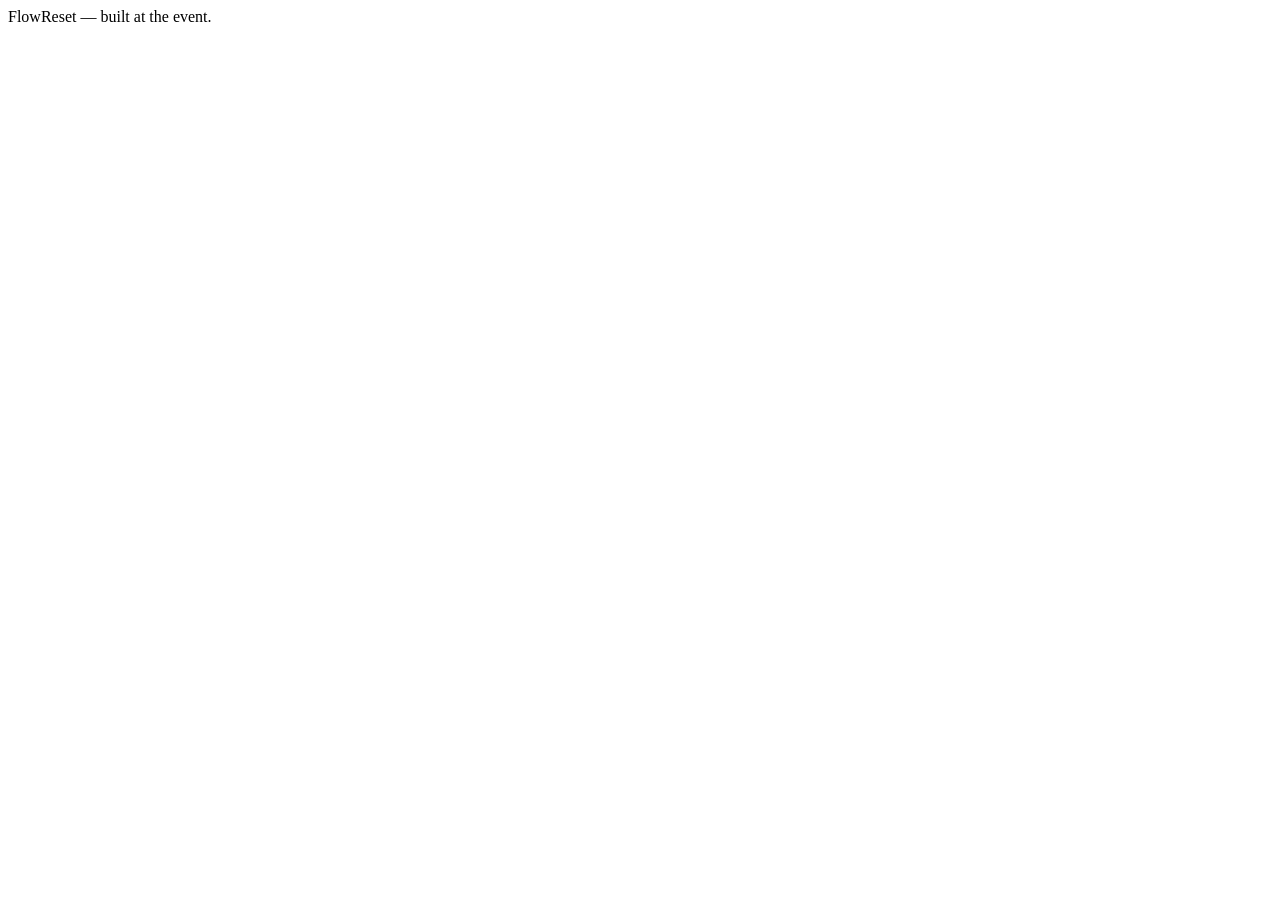
==== ui/index.html @ 1fd653a4 "chore: repo scaffold, lane contracts, and stub layout Co-Authored-By: Claude Fable 5 <noreply@anthro" ====
<!doctype html>
<!-- FlowReset UI — lane 3.
     Pure renderer of `state` + `coach` messages from ws://<box>:8000/ws.
     Screens: onboarding (duration picker, camera/framing check),
     live session (skeleton overlay, debt meter, rep counter, model sidebar),
     EHS dashboard (end-of-day report). Built at the event. -->
<html>
  <head><meta charset="utf-8"><title>FlowReset</title></head>
  <body>FlowReset — built at the event.</body>
</html>
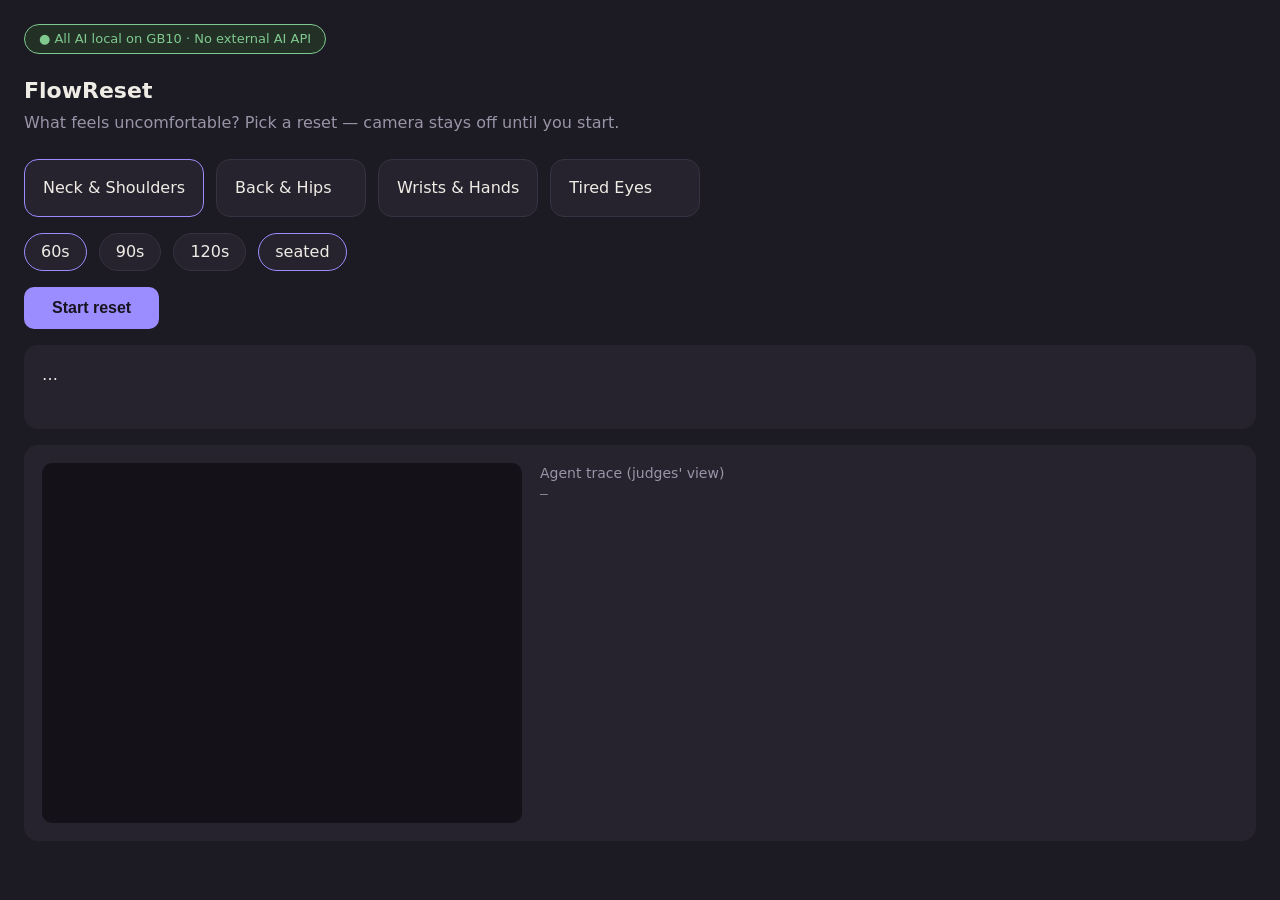
==== commit 567a3b86: "feat: runnable walking skeleton with v2 contracts and exercise library Co-Authored-By: Claude Fable " ====
--- a/ui/index.html
+++ b/ui/index.html
@@ -1,10 +1,115 @@
 <!doctype html>
-<!-- FlowReset UI — lane 3.
-     Pure renderer of `state` + `coach` messages from ws://<box>:8000/ws.
-     Screens: onboarding (duration picker, camera/framing check),
-     live session (skeleton overlay, debt meter, rep counter, model sidebar),
-     EHS dashboard (end-of-day report). Built at the event. -->
+<!-- FlowReset UI — walking skeleton. Renders `state` + `coach` per contracts.md.
+     UI lane: replace this with the real screens; keep the message handling. -->
 <html>
-  <head><meta charset="utf-8"><title>FlowReset</title></head>
-  <body>FlowReset — built at the event.</body>
+<head>
+<meta charset="utf-8">
+<meta name="viewport" content="width=device-width, initial-scale=1">
+<title>FlowReset</title>
+<style>
+  :root { --bg:#1c1a22; --card:#26232e; --ink:#efece6; --dim:#9a94a8; --accent:#9b8cff; --ok:#7fc98f; }
+  * { box-sizing:border-box; margin:0; }
+  body { background:var(--bg); color:var(--ink); font:16px/1.5 system-ui, sans-serif; padding:24px; }
+  .badge { display:inline-block; background:#233026; color:var(--ok); border:1px solid var(--ok);
+           border-radius:999px; padding:4px 14px; font-size:13px; margin-bottom:20px; }
+  h1 { font-size:22px; margin-bottom:4px; } .sub { color:var(--dim); margin-bottom:24px; }
+  .row { display:flex; gap:12px; flex-wrap:wrap; margin-bottom:16px; }
+  .card { background:var(--card); border:1px solid #363242; border-radius:14px; padding:16px 18px;
+          cursor:pointer; min-width:150px; }
+  .card:hover, .chip.on { border-color:var(--accent); }
+  .chip { background:var(--card); border:1px solid #363242; border-radius:999px; padding:6px 16px; cursor:pointer; }
+  button.go { background:var(--accent); color:#17141f; border:0; border-radius:10px;
+              padding:12px 28px; font-size:16px; font-weight:600; cursor:pointer; }
+  .panel { background:var(--card); border-radius:14px; padding:18px; margin-top:16px; }
+  #coach { min-height:48px; color:var(--ink); }
+  #trace { font:13px/1.6 ui-monospace, monospace; color:var(--dim); white-space:pre-wrap; }
+  canvas { background:#141218; border-radius:10px; width:100%; max-width:480px; }
+  .kv { color:var(--dim); font-size:14px; }
+  .hidden { display:none; }
+</style>
+</head>
+<body>
+  <span class="badge">● All AI local on GB10 · No external AI API</span>
+  <h1>FlowReset</h1>
+  <p class="sub">What feels uncomfortable? Pick a reset — camera stays off until you start.</p>
+
+  <div class="row" id="cards"></div>
+  <div class="row">
+    <span class="chip on" data-d="60">60s</span>
+    <span class="chip" data-d="90">90s</span>
+    <span class="chip" data-d="120">120s</span>
+    <span class="chip on" id="seated">seated</span>
+  </div>
+  <button class="go" id="start">Start reset</button>
+
+  <div class="panel">
+    <div id="coach">…</div>
+    <div class="kv" id="sessioninfo"></div>
+  </div>
+  <div class="panel" id="live" style="display:flex; gap:18px; align-items:flex-start;">
+    <canvas id="pose" width="480" height="360"></canvas>
+    <div style="flex:1">
+      <div class="kv">Agent trace (judges' view)</div>
+      <div id="trace">—</div>
+    </div>
+  </div>
+  <div class="panel hidden" id="feedback">
+    How do you feel?
+    <span class="chip" data-f="better">Better</span>
+    <span class="chip" data-f="same">Same</span>
+    <span class="chip" data-f="worse">Worse</span>
+  </div>
+
+<script>
+const CARDS = { neck_shoulders:"Neck & Shoulders", back_hips:"Back & Hips",
+                wrists_hands:"Wrists & Hands", tired_eyes:"Tired Eyes" };
+let card = "neck_shoulders", dur = 60;
+const $ = id => document.getElementById(id);
+
+for (const [k,v] of Object.entries(CARDS)) {
+  const d = document.createElement("div");
+  d.className = "card"; d.textContent = v; d.dataset.k = k;
+  d.onclick = () => { card = k; [...$("cards").children].forEach(c =>
+    c.style.borderColor = c.dataset.k === k ? "var(--accent)" : "#363242"); };
+  $("cards").appendChild(d);
+}
+$("cards").children[0].style.borderColor = "var(--accent)";
+document.querySelectorAll(".chip[data-d]").forEach(c => c.onclick = () => {
+  dur = +c.dataset.d;
+  document.querySelectorAll(".chip[data-d]").forEach(x => x.classList.toggle("on", x === c));
+});
+
+const ws = new WebSocket(`ws://${location.host}/ws`);
+ws.onmessage = e => {
+  const m = JSON.parse(e.data);
+  if (m.type === "coach") {
+    $("coach").textContent = m.text;
+    if (m.trace?.length) $("trace").textContent =
+      m.trace.map(t => `→ ${t.tool}()  ${t.result}`).join("\n");
+    if (m.text.includes("Better")) $("feedback").classList.remove("hidden");
+  }
+  if (m.type === "state") {
+    draw(m.keypoints);
+    $("sessioninfo").textContent = m.session
+      ? `${m.session.move} · move ${m.session.move_index+1} · ${m.session.remaining_s}s left · form ${m.session.form}`
+      : "";
+  }
+};
+$("start").onclick = () => { $("feedback").classList.add("hidden");
+  ws.send(JSON.stringify({type:"start_reset", card, duration_s:dur, seated:true})); };
+document.querySelectorAll(".chip[data-f]").forEach(c => c.onclick = () => {
+  ws.send(JSON.stringify({type:"session_result", feeling:c.dataset.f}));
+  $("feedback").classList.add("hidden");
+});
+
+const ctx = $("pose").getContext("2d");
+function draw(kps) {
+  ctx.clearRect(0,0,480,360);
+  if (!kps) { ctx.fillStyle = "#4a4556"; ctx.font = "14px system-ui";
+    ctx.fillText("camera off — private by default", 150, 185); return; }
+  ctx.fillStyle = "#9b8cff";
+  for (const [x,y] of kps) { ctx.beginPath(); ctx.arc(x*480, y*360, 4, 0, 7); ctx.fill(); }
+}
+</script>
+</body>
 </html>
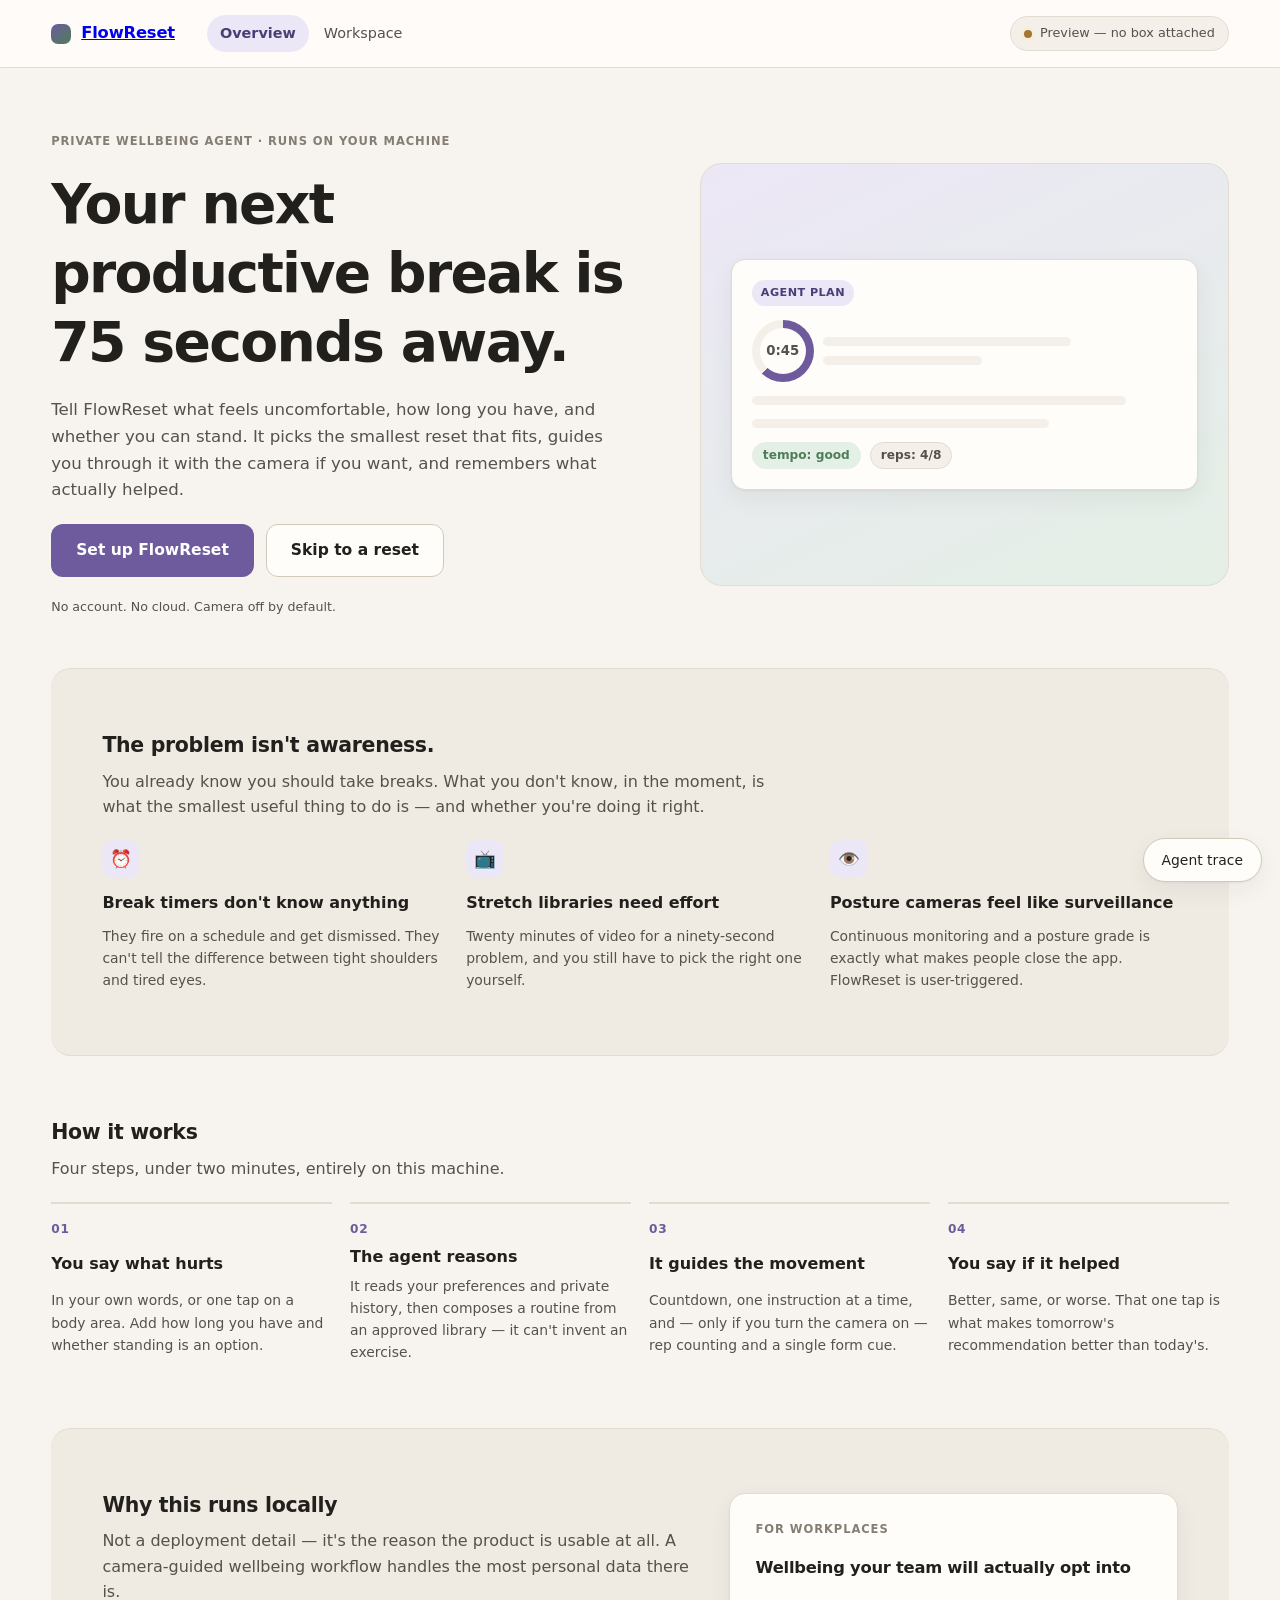
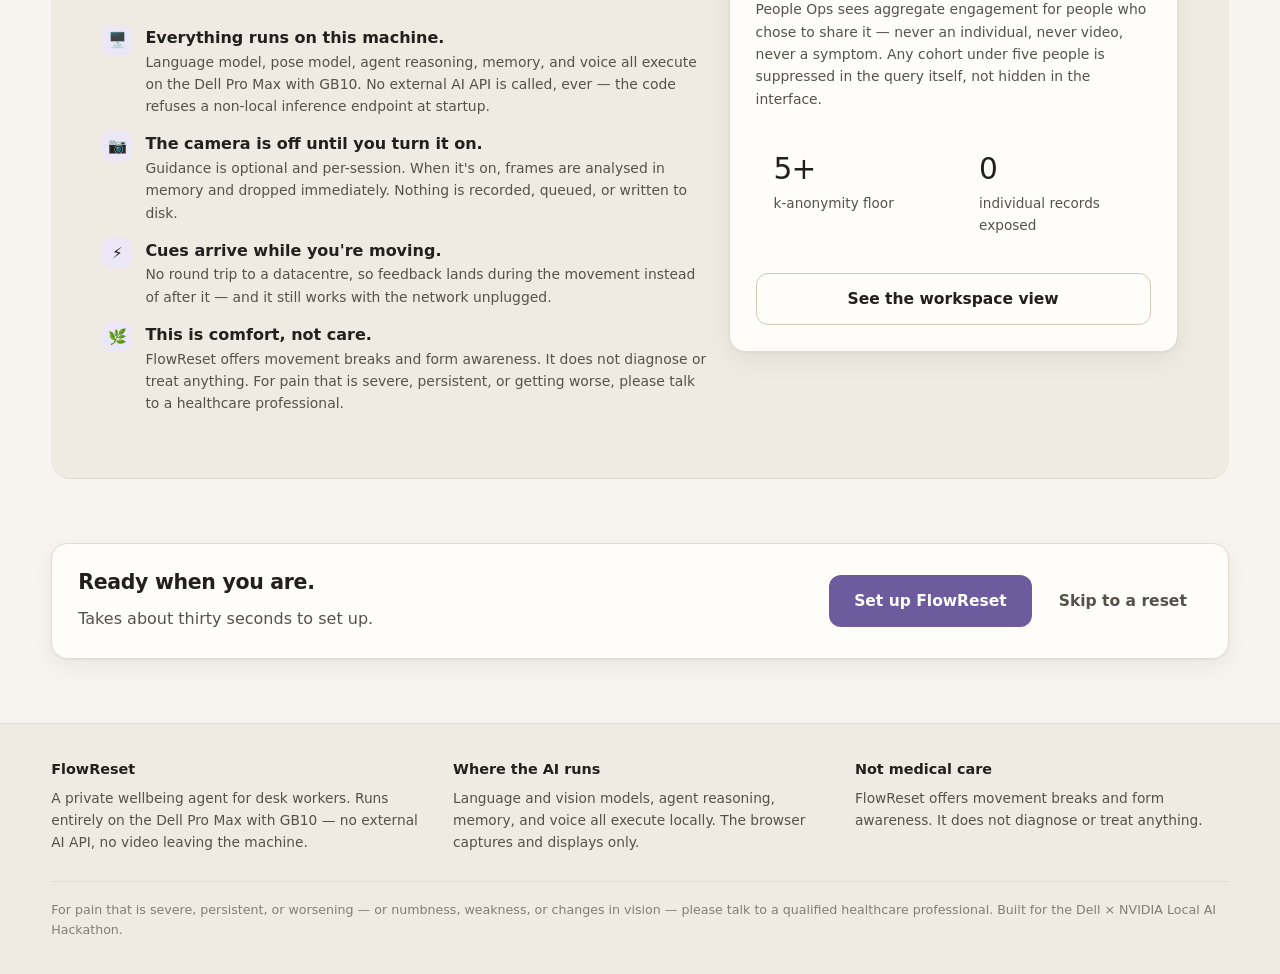
==== commit fc891400: "feat: implement FlowReset end to end — agent, perception, server, UI Fills in the lane stubs. Keeps " ====
--- a/ui/index.html
+++ b/ui/index.html
@@ -1,115 +1,79 @@
 <!doctype html>
-<!-- FlowReset UI — walking skeleton. Renders `state` + `coach` per contracts.md.
-     UI lane: replace this with the real screens; keep the message handling. -->
-<html>
-<head>
-<meta charset="utf-8">
-<meta name="viewport" content="width=device-width, initial-scale=1">
-<title>FlowReset</title>
-<style>
-  :root { --bg:#1c1a22; --card:#26232e; --ink:#efece6; --dim:#9a94a8; --accent:#9b8cff; --ok:#7fc98f; }
-  * { box-sizing:border-box; margin:0; }
-  body { background:var(--bg); color:var(--ink); font:16px/1.5 system-ui, sans-serif; padding:24px; }
-  .badge { display:inline-block; background:#233026; color:var(--ok); border:1px solid var(--ok);
-           border-radius:999px; padding:4px 14px; font-size:13px; margin-bottom:20px; }
-  h1 { font-size:22px; margin-bottom:4px; } .sub { color:var(--dim); margin-bottom:24px; }
-  .row { display:flex; gap:12px; flex-wrap:wrap; margin-bottom:16px; }
-  .card { background:var(--card); border:1px solid #363242; border-radius:14px; padding:16px 18px;
-          cursor:pointer; min-width:150px; }
-  .card:hover, .chip.on { border-color:var(--accent); }
-  .chip { background:var(--card); border:1px solid #363242; border-radius:999px; padding:6px 16px; cursor:pointer; }
-  button.go { background:var(--accent); color:#17141f; border:0; border-radius:10px;
-              padding:12px 28px; font-size:16px; font-weight:600; cursor:pointer; }
-  .panel { background:var(--card); border-radius:14px; padding:18px; margin-top:16px; }
-  #coach { min-height:48px; color:var(--ink); }
-  #trace { font:13px/1.6 ui-monospace, monospace; color:var(--dim); white-space:pre-wrap; }
-  canvas { background:#141218; border-radius:10px; width:100%; max-width:480px; }
-  .kv { color:var(--dim); font-size:14px; }
-  .hidden { display:none; }
-</style>
-</head>
-<body>
-  <span class="badge">● All AI local on GB10 · No external AI API</span>
-  <h1>FlowReset</h1>
-  <p class="sub">What feels uncomfortable? Pick a reset — camera stays off until you start.</p>
+<!-- FlowReset UI — lane 3.
+     Pure renderer of `state` + `coach` messages from ws://<box>:8000/ws.
+     No build step on purpose: the box shouldn't need node to serve this. -->
+<html lang="en">
+  <head>
+    <meta charset="utf-8" />
+    <meta name="viewport" content="width=device-width, initial-scale=1" />
+    <title>FlowReset</title>
+    <link rel="stylesheet" href="/ui/styles.css" />
+    <link
+      rel="icon"
+      href="data:image/svg+xml,<svg xmlns='http://www.w3.org/2000/svg' viewBox='0 0 32 32'><text y='26' font-size='26'>🌿</text></svg>"
+    />
+  </head>
+  <body>
+    <div class="shell">
+      <header class="topbar">
+        <div class="topbar-inner">
+          <a class="brand" href="#" id="brandHome">
+            <span class="mark" aria-hidden="true"></span>
+            <span class="wordmark">FlowReset</span>
+          </a>
 
-  <div class="row" id="cards"></div>
-  <div class="row">
-    <span class="chip on" data-d="60">60s</span>
-    <span class="chip" data-d="90">90s</span>
-    <span class="chip" data-d="120">120s</span>
-    <span class="chip on" id="seated">seated</span>
-  </div>
-  <button class="go" id="start">Start reset</button>
+          <nav class="nav" id="nav" aria-label="Main"></nav>
 
-  <div class="panel">
-    <div id="coach">…</div>
-    <div class="kv" id="sessioninfo"></div>
-  </div>
-  <div class="panel" id="live" style="display:flex; gap:18px; align-items:flex-start;">
-    <canvas id="pose" width="480" height="360"></canvas>
-    <div style="flex:1">
-      <div class="kv">Agent trace (judges' view)</div>
-      <div id="trace">—</div>
+          <div class="status" id="localBadge" title="Where inference runs">
+            <span class="dot" data-state="pending"></span>
+            <span class="status-text">Checking local AI…</span>
+          </div>
+        </div>
+      </header>
+
+      <main id="app" class="app" tabindex="-1"></main>
+
+      <footer class="site-footer">
+        <div class="inner">
+          <div>
+            <strong>FlowReset</strong>
+            A private wellbeing agent for desk workers. Runs entirely on the
+            Dell Pro Max with GB10 — no external AI API, no video leaving the machine.
+          </div>
+          <div>
+            <strong>Where the AI runs</strong>
+            Language and vision models, agent reasoning, memory, and voice all
+            execute locally. The browser captures and displays only.
+          </div>
+          <div>
+            <strong>Not medical care</strong>
+            FlowReset offers movement breaks and form awareness. It does not
+            diagnose or treat anything.
+          </div>
+          <p class="legal">
+            For pain that is severe, persistent, or worsening — or numbness, weakness,
+            or changes in vision — please talk to a qualified healthcare professional.
+            Built for the Dell × NVIDIA Local AI Hackathon.
+          </p>
+        </div>
+      </footer>
+
+      <aside class="trace" id="trace" hidden aria-label="Local agent trace">
+        <div class="trace-head">
+          <strong>Local agent trace</strong>
+          <button class="ghost" id="traceClose" aria-label="Hide trace">✕</button>
+        </div>
+        <p class="trace-sub">
+          Every step below ran on this machine. Tool calls are real, not replayed.
+        </p>
+        <ol class="trace-list" id="traceList"></ol>
+      </aside>
     </div>
-  </div>
-  <div class="panel hidden" id="feedback">
-    How do you feel?
-    <span class="chip" data-f="better">Better</span>
-    <span class="chip" data-f="same">Same</span>
-    <span class="chip" data-f="worse">Worse</span>
-  </div>
 
-<script>
-const CARDS = { neck_shoulders:"Neck & Shoulders", back_hips:"Back & Hips",
-                wrists_hands:"Wrists & Hands", tired_eyes:"Tired Eyes" };
-let card = "neck_shoulders", dur = 60;
-const $ = id => document.getElementById(id);
+    <button class="trace-toggle" id="traceToggle" aria-expanded="false">
+      Agent trace
+    </button>
 
-for (const [k,v] of Object.entries(CARDS)) {
-  const d = document.createElement("div");
-  d.className = "card"; d.textContent = v; d.dataset.k = k;
-  d.onclick = () => { card = k; [...$("cards").children].forEach(c =>
-    c.style.borderColor = c.dataset.k === k ? "var(--accent)" : "#363242"); };
-  $("cards").appendChild(d);
-}
-$("cards").children[0].style.borderColor = "var(--accent)";
-document.querySelectorAll(".chip[data-d]").forEach(c => c.onclick = () => {
-  dur = +c.dataset.d;
-  document.querySelectorAll(".chip[data-d]").forEach(x => x.classList.toggle("on", x === c));
-});
-
-const ws = new WebSocket(`ws://${location.host}/ws`);
-ws.onmessage = e => {
-  const m = JSON.parse(e.data);
-  if (m.type === "coach") {
-    $("coach").textContent = m.text;
-    if (m.trace?.length) $("trace").textContent =
-      m.trace.map(t => `→ ${t.tool}()  ${t.result}`).join("\n");
-    if (m.text.includes("Better")) $("feedback").classList.remove("hidden");
-  }
-  if (m.type === "state") {
-    draw(m.keypoints);
-    $("sessioninfo").textContent = m.session
-      ? `${m.session.move} · move ${m.session.move_index+1} · ${m.session.remaining_s}s left · form ${m.session.form}`
-      : "";
-  }
-};
-$("start").onclick = () => { $("feedback").classList.add("hidden");
-  ws.send(JSON.stringify({type:"start_reset", card, duration_s:dur, seated:true})); };
-document.querySelectorAll(".chip[data-f]").forEach(c => c.onclick = () => {
-  ws.send(JSON.stringify({type:"session_result", feeling:c.dataset.f}));
-  $("feedback").classList.add("hidden");
-});
-
-const ctx = $("pose").getContext("2d");
-function draw(kps) {
-  ctx.clearRect(0,0,480,360);
-  if (!kps) { ctx.fillStyle = "#4a4556"; ctx.font = "14px system-ui";
-    ctx.fillText("camera off — private by default", 150, 185); return; }
-  ctx.fillStyle = "#9b8cff";
-  for (const [x,y] of kps) { ctx.beginPath(); ctx.arc(x*480, y*360, 4, 0, 7); ctx.fill(); }
-}
-</script>
-</body>
+    <script type="module" src="/ui/app.js"></script>
+  </body>
 </html>
--- a/ui/styles.css
+++ b/ui/styles.css
@@ -0,0 +1,468 @@
+/* FlowReset — calm, warm, premium.
+   Deliberately not hospital blue and not gym neon. Big controls, generous
+   line height, reduced-motion respected, and nothing that reads as a score. */
+
+:root {
+  color-scheme: light dark;
+
+  --bg: #f7f4ef;
+  --bg-sunk: #efeae2;
+  --surface: #fffdfa;
+  --surface-2: #f4f0e9;
+  --line: #e2dbd0;
+  --line-strong: #d2c9ba;
+
+  --ink: #22201d;
+  --ink-2: #56514a;
+  --ink-3: #857e74;
+
+  --accent: #6d5b9e;
+  --accent-soft: #ece7f6;
+  --accent-ink: #4b3d75;
+
+  --green: #4f7d5a;
+  --green-soft: #e4efe5;
+  --amber: #a4762f;
+  --amber-soft: #f6edda;
+  --rose: #9c5545;
+  --rose-soft: #f7e7e2;
+
+  --page: 1320px;
+  --gutter: clamp(20px, 4vw, 56px);
+  --radius: 16px;
+  --radius-sm: 10px;
+  --shadow: 0 1px 2px rgba(40, 34, 26, 0.05), 0 8px 24px rgba(40, 34, 26, 0.06);
+  --font: "Inter", ui-sans-serif, system-ui, -apple-system, "Segoe UI", sans-serif;
+}
+
+@media (prefers-color-scheme: dark) {
+  :root {
+    --bg: #17161a;
+    --bg-sunk: #121115;
+    --surface: #201f24;
+    --surface-2: #26252b;
+    --line: #33313a;
+    --line-strong: #443f4d;
+
+    --ink: #f0ece6;
+    --ink-2: #b9b3ab;
+    --ink-3: #8a8379;
+
+    --accent: #a996de;
+    --accent-soft: #2b2740;
+    --accent-ink: #c9bcf0;
+
+    --green: #8fc09b;
+    --green-soft: #1f2d23;
+    --amber: #d8b071;
+    --amber-soft: #2e2718;
+    --rose: #d99a89;
+    --rose-soft: #31211e;
+
+    --shadow: 0 1px 2px rgba(0, 0, 0, 0.4), 0 10px 30px rgba(0, 0, 0, 0.3);
+  }
+}
+
+* { box-sizing: border-box; }
+
+body {
+  margin: 0;
+  font-family: var(--font);
+  background: var(--bg);
+  color: var(--ink);
+  font-size: 16px;
+  line-height: 1.6;
+  -webkit-font-smoothing: antialiased;
+}
+
+h1, h2, h3 { line-height: 1.25; letter-spacing: -0.015em; margin: 0; }
+h1 { font-size: clamp(1.7rem, 3.4vw, 2.4rem); font-weight: 620; }
+h2 { font-size: 1.28rem; font-weight: 600; }
+h3 { font-size: 1.02rem; font-weight: 600; }
+p { margin: 0; }
+
+button { font: inherit; cursor: pointer; }
+:focus-visible { outline: 2.5px solid var(--accent); outline-offset: 3px; border-radius: 6px; }
+/* #app is focused programmatically after each screen change so screen readers
+   land on the new content; it should not draw a ring around the whole page. */
+#app:focus, #app:focus-visible { outline: none; }
+
+/* ─────────────────────────── layout ─────────────────────────── */
+
+.shell { min-height: 100vh; display: flex; flex-direction: column; }
+
+.topbar {
+  border-bottom: 1px solid var(--line);
+  background: color-mix(in srgb, var(--surface) 82%, transparent);
+  backdrop-filter: blur(10px);
+  position: sticky; top: 0; z-index: 20;
+}
+.topbar-inner {
+  max-width: var(--page); margin: 0 auto;
+  padding: 15px var(--gutter);
+  display: flex; align-items: center; gap: 24px; flex-wrap: wrap;
+}
+
+.brand { display: flex; align-items: center; gap: 10px; font-weight: 640; letter-spacing: -0.01em; }
+.mark {
+  width: 20px; height: 20px; border-radius: 7px;
+  background: linear-gradient(140deg, var(--accent), var(--green));
+}
+.wordmark { font-size: 1.02rem; }
+
+.nav { display: flex; gap: 2px; margin-left: 8px; flex-wrap: wrap; }
+.nav button {
+  border: 0; background: transparent; color: var(--ink-2);
+  padding: 7px 13px; border-radius: 999px; font-size: 0.9rem; font-weight: 500;
+}
+.nav button:hover { background: var(--surface-2); color: var(--ink); }
+.nav button[aria-current="page"] { background: var(--accent-soft); color: var(--accent-ink); font-weight: 570; }
+
+.status {
+  margin-left: auto; display: flex; align-items: center; gap: 8px;
+  font-size: 0.8rem; color: var(--ink-2);
+  background: var(--surface-2); border: 1px solid var(--line);
+  padding: 6px 13px; border-radius: 999px; white-space: nowrap;
+}
+.dot { width: 8px; height: 8px; border-radius: 50%; background: var(--ink-3); flex: none; }
+.dot[data-state="ok"] { background: var(--green); box-shadow: 0 0 0 3px var(--green-soft); }
+.dot[data-state="warn"] { background: var(--amber); box-shadow: 0 0 0 3px var(--amber-soft); }
+.dot[data-state="bad"] { background: var(--rose); box-shadow: 0 0 0 3px var(--rose-soft); }
+
+.app {
+  flex: 1; width: 100%; max-width: var(--page); margin: 0 auto;
+  padding: clamp(28px, 3vw, 56px) var(--gutter) 96px;
+}
+
+/* Desktop-website scaffolding: full-bleed bands, a contained measure inside
+   each, and a footer. Screens opt into `.section` / `.band` rather than every
+   view re-inventing its own width. */
+
+.app.bleed { padding: 0 var(--gutter) 0; max-width: var(--page); }
+.app.bleed > div > .section { padding-inline: 0; }
+
+.band { width: 100%; }
+.band.sunk { background: var(--bg-sunk); border-block: 1px solid var(--line); }
+.section { max-width: var(--page); margin: 0 auto; padding: clamp(40px, 5vw, 76px) var(--gutter); }
+.measure { max-width: 68ch; }
+
+.cols-2 { grid-template-columns: repeat(2, minmax(0, 1fr)); }
+.cols-3 { grid-template-columns: repeat(3, minmax(0, 1fr)); }
+.cols-4 { grid-template-columns: repeat(4, minmax(0, 1fr)); }
+@media (max-width: 1080px) { .cols-3, .cols-4 { grid-template-columns: repeat(2, minmax(0, 1fr)); } }
+@media (max-width: 720px) { .cols-2, .cols-3, .cols-4 { grid-template-columns: 1fr; } }
+
+.dash-grid { display: grid; gap: 20px; grid-template-columns: minmax(0, 1.35fr) minmax(0, 1fr); align-items: start; }
+@media (max-width: 980px) { .dash-grid { grid-template-columns: 1fr; } }
+
+.site-footer {
+  border-top: 1px solid var(--line); background: var(--bg-sunk);
+  margin-top: auto;
+}
+.site-footer .inner {
+  max-width: var(--page); margin: 0 auto; padding: 34px var(--gutter);
+  display: flex; gap: 28px; flex-wrap: wrap; align-items: flex-start;
+  color: var(--ink-2); font-size: 0.86rem;
+}
+.site-footer .inner > * { flex: 1 1 220px; }
+.site-footer strong { color: var(--ink); display: block; margin-bottom: 6px; font-size: 0.9rem; }
+.site-footer .legal { flex-basis: 100%; border-top: 1px solid var(--line); padding-top: 18px;
+                      color: var(--ink-3); font-size: 0.79rem; }
+
+/* ─────────────────────────── primitives ─────────────────────────── */
+
+.card {
+  background: var(--surface); border: 1px solid var(--line);
+  border-radius: var(--radius); padding: clamp(18px, 2.6vw, 26px);
+  box-shadow: var(--shadow);
+}
+
+.stack { display: flex; flex-direction: column; gap: 20px; }
+.stack-sm { display: flex; flex-direction: column; gap: 10px; }
+.row { display: flex; gap: 12px; align-items: center; flex-wrap: wrap; }
+.grid { display: grid; gap: 16px; }
+.muted { color: var(--ink-2); }
+.small { font-size: 0.87rem; }
+.tiny { font-size: 0.79rem; }
+
+.btn {
+  border: 1px solid transparent; background: var(--accent); color: #fff;
+  padding: 13px 24px; border-radius: 12px; font-weight: 560; font-size: 0.97rem;
+  transition: transform 0.12s ease, filter 0.12s ease;
+}
+.btn:hover { filter: brightness(1.07); }
+.btn:active { transform: translateY(1px); }
+.btn.secondary { background: var(--surface); color: var(--ink); border-color: var(--line-strong); }
+.btn.secondary:hover { background: var(--surface-2); filter: none; }
+.btn.subtle { background: transparent; color: var(--ink-2); border-color: transparent; padding: 10px 14px; }
+.btn.subtle:hover { background: var(--surface-2); color: var(--ink); }
+.btn:disabled { opacity: 0.45; cursor: not-allowed; }
+.btn.wide { width: 100%; justify-content: center; }
+
+.ghost { border: 0; background: transparent; color: var(--ink-3); padding: 4px 8px; border-radius: 6px; }
+.ghost:hover { background: var(--surface-2); color: var(--ink); }
+
+.chip {
+  border: 1px solid var(--line-strong); background: var(--surface);
+  color: var(--ink-2); padding: 9px 16px; border-radius: 999px;
+  font-size: 0.9rem; font-weight: 500;
+}
+.chip[aria-pressed="true"] {
+  background: var(--accent-soft); border-color: color-mix(in srgb, var(--accent) 45%, transparent);
+  color: var(--accent-ink); font-weight: 570;
+}
+
+.pill {
+  display: inline-flex; align-items: center; gap: 6px;
+  font-size: 0.76rem; font-weight: 560; padding: 3px 10px; border-radius: 999px;
+  background: var(--surface-2); color: var(--ink-2); border: 1px solid var(--line);
+}
+.pill.good { background: var(--green-soft); color: var(--green); border-color: transparent; }
+.pill.warn { background: var(--amber-soft); color: var(--amber); border-color: transparent; }
+.pill.info { background: var(--accent-soft); color: var(--accent-ink); border-color: transparent; }
+
+.eyebrow {
+  text-transform: uppercase; letter-spacing: 0.08em;
+  font-size: 0.72rem; font-weight: 640; color: var(--ink-3);
+}
+
+textarea, input[type="text"], select {
+  font: inherit; width: 100%; padding: 14px 16px;
+  border: 1px solid var(--line-strong); border-radius: 12px;
+  background: var(--surface); color: var(--ink); resize: vertical;
+}
+textarea::placeholder { color: var(--ink-3); }
+
+/* ─────────────────────────── screens ─────────────────────────── */
+
+.hero-lede { font-size: 1.09rem; color: var(--ink-2); max-width: 60ch; }
+
+/* landing page */
+
+.hero {
+  display: grid; grid-template-columns: minmax(0, 1.05fr) minmax(0, 0.95fr);
+  gap: clamp(32px, 5vw, 72px); align-items: center;
+  padding: clamp(38px, 5vw, 84px) 0 clamp(30px, 4vw, 64px);
+}
+@media (max-width: 940px) { .hero { grid-template-columns: 1fr; } }
+
+.hero h1 { font-size: clamp(2.1rem, 4.4vw, 3.45rem); font-weight: 600; letter-spacing: -0.03em; }
+.hero .lede { font-size: clamp(1.02rem, 1.3vw, 1.19rem); color: var(--ink-2); max-width: 54ch; }
+
+.hero-art {
+  position: relative; border-radius: 22px; overflow: hidden;
+  background: linear-gradient(155deg, var(--accent-soft), var(--green-soft));
+  border: 1px solid var(--line); aspect-ratio: 5 / 4;
+  display: grid; place-items: center; padding: 30px;
+}
+.hero-art .mock {
+  width: 100%; background: var(--surface); border: 1px solid var(--line);
+  border-radius: 14px; box-shadow: var(--shadow); padding: 20px; display: grid; gap: 14px;
+}
+.hero-art .mock-row { display: flex; gap: 9px; align-items: center; }
+.hero-art .mock-ring {
+  width: 62px; height: 62px; border-radius: 50%; flex: none;
+  background: conic-gradient(var(--accent) 0 62%, var(--surface-2) 62% 100%);
+  display: grid; place-items: center;
+}
+.hero-art .mock-ring i {
+  width: 46px; height: 46px; border-radius: 50%; background: var(--surface);
+  display: grid; place-items: center; font-style: normal; font-size: 0.83rem;
+  font-weight: 570; color: var(--ink-2);
+}
+.hero-art .skel { height: 9px; border-radius: 5px; background: var(--surface-2); }
+.hero-art .skel.w70 { width: 70%; } .hero-art .skel.w45 { width: 45%; } .hero-art .skel.w88 { width: 88%; }
+.hero-art .tag {
+  font-size: 0.7rem; font-weight: 620; letter-spacing: 0.04em; text-transform: uppercase;
+  color: var(--accent-ink); background: var(--accent-soft); padding: 4px 9px; border-radius: 999px;
+}
+
+.feature { display: grid; gap: 9px; }
+.feature .ic {
+  width: 38px; height: 38px; border-radius: 11px; display: grid; place-items: center;
+  background: var(--accent-soft); font-size: 1.1rem; margin-bottom: 3px;
+}
+
+.steps-flow { counter-reset: s; display: grid; gap: 18px; }
+.steps-flow .step { display: grid; gap: 5px; padding-top: 16px; border-top: 2px solid var(--line); }
+.steps-flow .step::before {
+  counter-increment: s; content: "0" counter(s);
+  font-size: 0.76rem; font-weight: 660; letter-spacing: 0.06em; color: var(--accent);
+}
+
+.cta-band { display: flex; gap: 24px; align-items: center; justify-content: space-between; flex-wrap: wrap; }
+
+.privacy-list { display: grid; gap: 14px; padding: 0; margin: 0; list-style: none; }
+.privacy-list li { display: flex; gap: 13px; align-items: flex-start; }
+.privacy-list .ico {
+  width: 30px; height: 30px; border-radius: 9px; flex: none;
+  display: grid; place-items: center; background: var(--accent-soft); font-size: 0.95rem;
+}
+
+.symptom-grid { grid-template-columns: repeat(auto-fit, minmax(190px, 1fr)); }
+.symptom {
+  text-align: left; border: 1px solid var(--line); background: var(--surface);
+  border-radius: var(--radius); padding: 18px; display: grid; gap: 6px;
+  transition: border-color 0.15s ease, transform 0.15s ease;
+}
+.symptom:hover { border-color: var(--accent); transform: translateY(-2px); }
+.symptom .glyph { font-size: 1.4rem; }
+.symptom strong { font-weight: 570; }
+
+.option-grid { grid-template-columns: repeat(auto-fit, minmax(210px, 1fr)); }
+.option {
+  text-align: left; border: 1px solid var(--line); background: var(--surface);
+  border-radius: var(--radius-sm); padding: 15px 17px; display: grid; gap: 3px;
+}
+.option[aria-pressed="true"] {
+  border-color: var(--accent); background: var(--accent-soft); color: var(--accent-ink);
+}
+
+.plan-moves { display: grid; gap: 8px; padding: 0; margin: 0; list-style: none; counter-reset: m; }
+.plan-moves li {
+  display: flex; gap: 13px; align-items: center;
+  padding: 12px 15px; background: var(--surface-2);
+  border-radius: var(--radius-sm); border: 1px solid var(--line);
+}
+.plan-moves li::before {
+  counter-increment: m; content: counter(m);
+  width: 24px; height: 24px; flex: none; border-radius: 50%;
+  background: var(--surface); border: 1px solid var(--line-strong);
+  display: grid; place-items: center; font-size: 0.76rem; font-weight: 620; color: var(--ink-2);
+}
+.plan-moves .dur { margin-left: auto; color: var(--ink-3); font-size: 0.83rem; }
+
+.why { background: var(--accent-soft); border-radius: var(--radius-sm); padding: 16px 18px; }
+.why ul { margin: 8px 0 0; padding-left: 18px; display: grid; gap: 5px; }
+.why li { color: var(--accent-ink); font-size: 0.9rem; }
+
+/* guided session */
+
+.session { display: grid; gap: 20px; grid-template-columns: minmax(0, 1.1fr) minmax(0, 1fr); align-items: start; }
+@media (max-width: 860px) { .session { grid-template-columns: 1fr; } }
+
+.timer-card { display: grid; gap: 18px; place-items: center; text-align: center; padding: 30px 24px; }
+.ring { position: relative; width: 200px; height: 200px; }
+.ring svg { transform: rotate(-90deg); width: 100%; height: 100%; }
+.ring .track { stroke: var(--surface-2); }
+.ring .fill { stroke: var(--accent); stroke-linecap: round; transition: stroke-dashoffset 0.95s linear; }
+.ring .label {
+  position: absolute; inset: 0; display: grid; place-items: center;
+  font-size: 2.6rem; font-weight: 300; font-variant-numeric: tabular-nums; letter-spacing: -0.03em;
+}
+.move-name { font-size: 1.22rem; font-weight: 580; }
+.move-cue { color: var(--ink-2); max-width: 40ch; }
+
+.cue-banner {
+  background: var(--accent-soft); color: var(--accent-ink);
+  border-radius: var(--radius-sm); padding: 14px 18px; font-weight: 520;
+  min-height: 54px; display: flex; align-items: center; gap: 10px;
+}
+.cue-banner:empty { display: none; }
+
+.cam-wrap {
+  position: relative; border-radius: var(--radius); overflow: hidden;
+  background: var(--bg-sunk); border: 1px solid var(--line); aspect-ratio: 4 / 3;
+}
+.cam-wrap video, .cam-wrap canvas { position: absolute; inset: 0; width: 100%; height: 100%; object-fit: cover; }
+.cam-wrap video { transform: scaleX(-1); }
+.cam-wrap canvas { transform: scaleX(-1); pointer-events: none; }
+.cam-off {
+  position: absolute; inset: 0; display: grid; place-items: center; gap: 10px;
+  align-content: center; text-align: center; padding: 24px; color: var(--ink-2);
+}
+.cam-flag {
+  position: absolute; left: 10px; bottom: 10px; z-index: 3;
+  background: rgba(20, 18, 16, 0.78); color: #fff;
+  font-size: 0.73rem; padding: 5px 11px; border-radius: 999px; backdrop-filter: blur(6px);
+}
+
+.steps { display: flex; gap: 5px; }
+.steps span { height: 4px; flex: 1; border-radius: 2px; background: var(--line); }
+.steps span[data-done="true"] { background: var(--green); }
+.steps span[data-active="true"] { background: var(--accent); }
+
+/* dashboards */
+
+.stat-row { grid-template-columns: repeat(auto-fit, minmax(150px, 1fr)); }
+.stat { padding: 16px 18px; }
+.stat .num { font-size: 1.85rem; font-weight: 300; letter-spacing: -0.03em; font-variant-numeric: tabular-nums; }
+.stat .lbl { color: var(--ink-2); font-size: 0.85rem; }
+
+.bars { display: flex; align-items: flex-end; gap: 9px; height: 132px; padding-top: 8px; }
+.bars .col { flex: 1; display: flex; flex-direction: column; align-items: center; gap: 7px; height: 100%; justify-content: flex-end; }
+.bars .bar { width: 100%; max-width: 40px; background: var(--accent); border-radius: 6px 6px 3px 3px; min-height: 3px; transition: height 0.4s ease; }
+.bars .bar[data-empty="true"] { background: var(--line); }
+.bars .tick { font-size: 0.75rem; color: var(--ink-3); }
+
+.split { display: flex; height: 30px; border-radius: 8px; overflow: hidden; border: 1px solid var(--line); }
+.split span { display: grid; place-items: center; font-size: 0.76rem; font-weight: 620; color: #fff; }
+.split .better { background: var(--green); }
+.split .same { background: var(--amber); }
+.split .worse { background: var(--rose); }
+
+.hbar { display: grid; gap: 10px; }
+.hbar .item { display: grid; grid-template-columns: 128px 1fr auto; gap: 12px; align-items: center; font-size: 0.89rem; }
+.hbar .track { height: 9px; background: var(--surface-2); border-radius: 5px; overflow: hidden; }
+.hbar .fill { height: 100%; background: var(--accent); border-radius: 5px; }
+
+table { width: 100%; border-collapse: collapse; font-size: 0.89rem; }
+th { text-align: left; font-weight: 570; color: var(--ink-3); font-size: 0.78rem;
+     text-transform: uppercase; letter-spacing: 0.05em; padding: 0 12px 9px; }
+td { padding: 11px 12px; border-top: 1px solid var(--line); }
+tr[data-live="true"] td { background: var(--accent-soft); }
+.table-scroll { overflow-x: auto; }
+
+.notice {
+  border: 1px dashed var(--line-strong); border-radius: var(--radius-sm);
+  padding: 16px 18px; color: var(--ink-2); background: var(--surface-2);
+}
+
+/* trace */
+
+[hidden] { display: none !important; }
+
+.trace {
+  position: fixed; right: 0; top: 0; bottom: 0; width: min(430px, 92vw);
+  background: var(--surface); border-left: 1px solid var(--line);
+  z-index: 40; display: flex; flex-direction: column; box-shadow: -12px 0 40px rgba(0,0,0,0.09);
+}
+.trace-head { display: flex; align-items: center; justify-content: space-between; padding: 16px 18px 8px; }
+.trace-sub { padding: 0 18px 12px; color: var(--ink-3); font-size: 0.81rem; border-bottom: 1px solid var(--line); }
+.trace-list { list-style: none; margin: 0; padding: 12px; overflow-y: auto; display: grid; gap: 8px; }
+.trace-item { border: 1px solid var(--line); border-radius: var(--radius-sm); padding: 10px 12px; background: var(--surface-2); }
+.trace-item .hd { display: flex; gap: 8px; align-items: center; font-size: 0.8rem; }
+.trace-item code { font-size: 0.78rem; color: var(--ink-2); word-break: break-word;
+                   font-family: ui-monospace, SFMono-Regular, Menlo, monospace; }
+.trace-item .kind { font-weight: 640; font-size: 0.68rem; text-transform: uppercase; letter-spacing: 0.05em; }
+.trace-item[data-kind="tool"] .kind { color: var(--accent); }
+.trace-item[data-kind="model"] .kind { color: var(--green); }
+.trace-item[data-kind="guardrail"] .kind, .trace-item[data-kind="error"] .kind { color: var(--rose); }
+.trace-item .ts { margin-left: auto; color: var(--ink-3); font-size: 0.73rem; font-variant-numeric: tabular-nums; }
+
+.trace-toggle {
+  position: fixed; right: 18px; bottom: 18px; z-index: 30;
+  border: 1px solid var(--line-strong); background: var(--surface); color: var(--ink);
+  padding: 10px 18px; border-radius: 999px; box-shadow: var(--shadow); font-size: 0.87rem; font-weight: 520;
+}
+
+/* toggles */
+
+.switch { display: flex; align-items: center; justify-content: space-between; gap: 16px; padding: 13px 0; border-top: 1px solid var(--line); }
+.switch:first-of-type { border-top: 0; }
+.switch .txt { display: grid; gap: 2px; }
+.toggle {
+  width: 46px; height: 27px; border-radius: 999px; border: 1px solid var(--line-strong);
+  background: var(--surface-2); position: relative; flex: none; transition: background 0.16s ease;
+}
+.toggle::after {
+  content: ""; position: absolute; top: 2px; left: 2px; width: 21px; height: 21px;
+  border-radius: 50%; background: var(--surface); box-shadow: 0 1px 3px rgba(0,0,0,0.22);
+  transition: transform 0.16s ease;
+}
+.toggle[aria-pressed="true"] { background: var(--accent); border-color: var(--accent); }
+.toggle[aria-pressed="true"]::after { transform: translateX(19px); }
+
+@media (prefers-reduced-motion: reduce) {
+  *, *::before, *::after { animation-duration: 0.01ms !important; transition-duration: 0.01ms !important; }
+}
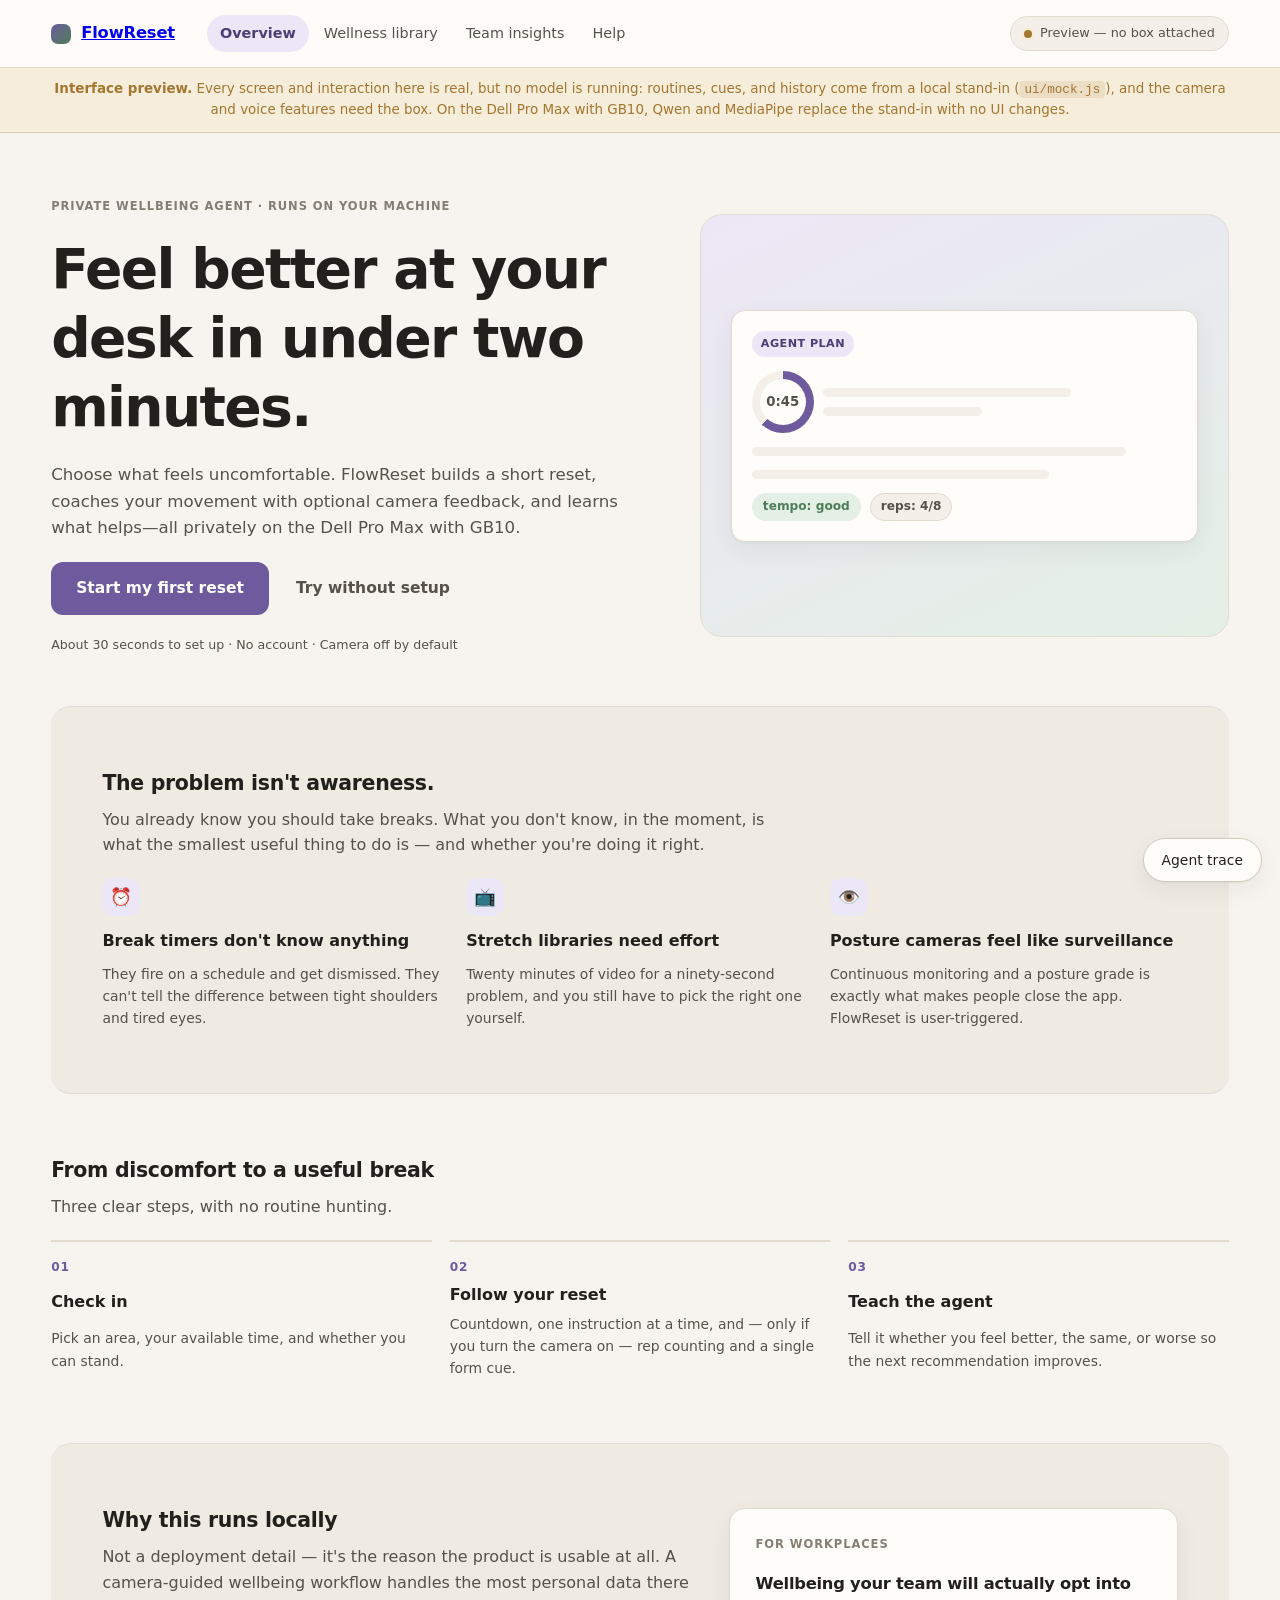
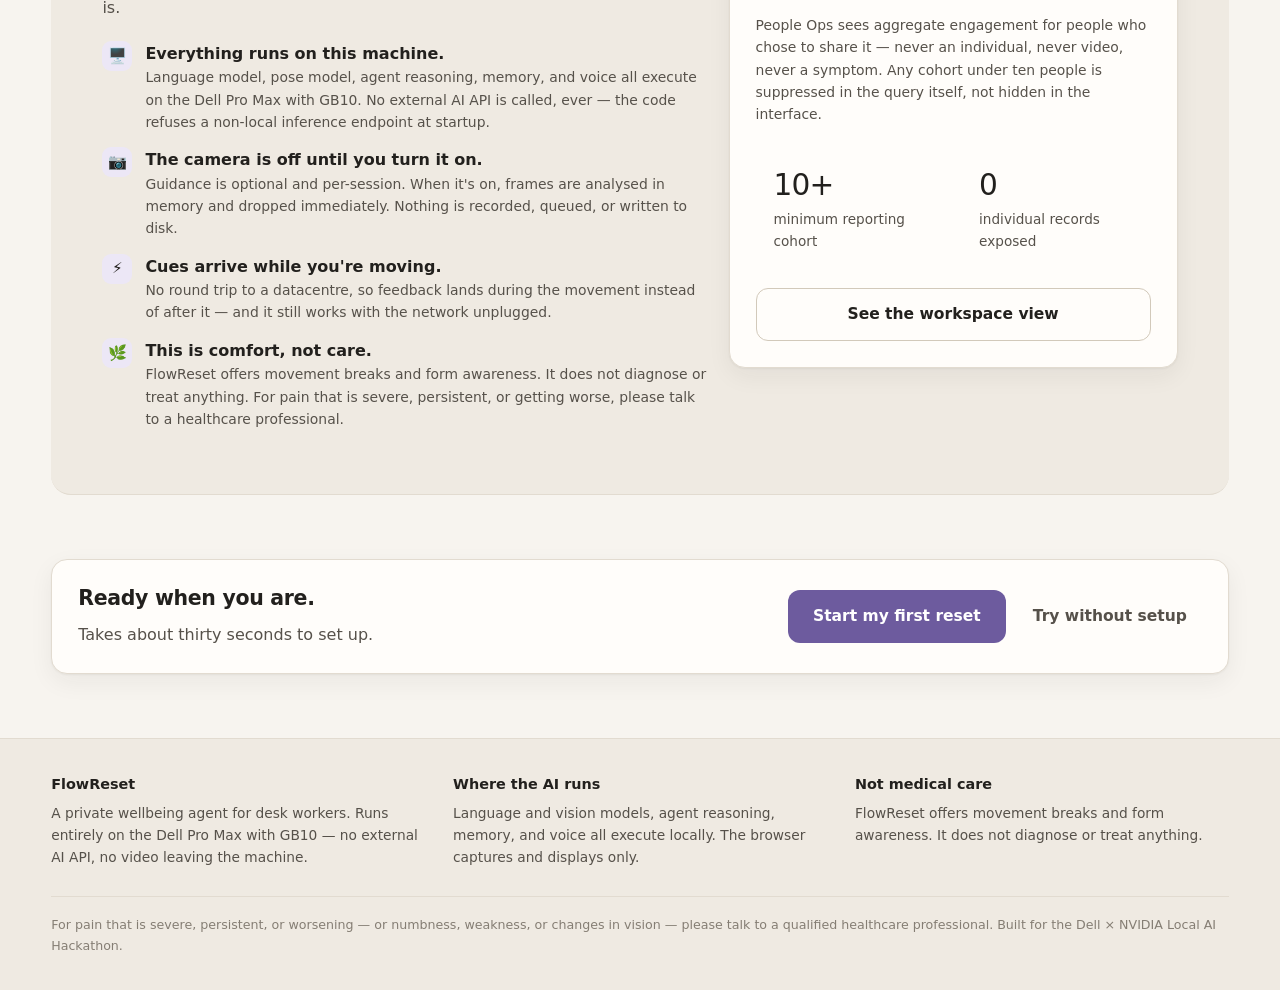
==== commit fdc35242: "feat: satisfy Nielsen usability heuristics" ====
--- a/ui/index.html
+++ b/ui/index.html
@@ -68,6 +68,8 @@
         </p>
         <ol class="trace-list" id="traceList"></ol>
       </aside>
+
+      <div class="toast-region" id="toastRegion" aria-live="polite" aria-atomic="true"></div>
     </div>
 
     <button class="trace-toggle" id="traceToggle" aria-expanded="false">
--- a/ui/styles.css
+++ b/ui/styles.css
@@ -117,6 +117,7 @@
 }
 .nav button:hover { background: var(--surface-2); color: var(--ink); }
 .nav button[aria-current="page"] { background: var(--accent-soft); color: var(--accent-ink); font-weight: 570; }
+.nav button:disabled { opacity: 0.42; cursor: not-allowed; background: transparent; }
 
 .status {
   margin-left: auto; display: flex; align-items: center; gap: 8px;
@@ -301,13 +302,69 @@
 
 .symptom-grid { grid-template-columns: repeat(auto-fit, minmax(190px, 1fr)); }
 .symptom {
+  position: relative;
   text-align: left; border: 1px solid var(--line); background: var(--surface);
   border-radius: var(--radius); padding: 18px; display: grid; gap: 6px;
   transition: border-color 0.15s ease, transform 0.15s ease;
 }
 .symptom:hover { border-color: var(--accent); transform: translateY(-2px); }
+.symptom[aria-pressed="true"] {
+  border-color: var(--accent);
+  background: var(--accent-soft);
+  box-shadow: 0 0 0 2px color-mix(in srgb, var(--accent) 14%, transparent);
+}
 .symptom .glyph { font-size: 1.4rem; }
 .symptom strong { font-weight: 570; }
+.selected-check {
+  position: absolute; right: 12px; top: 12px;
+  width: 22px; height: 22px; border-radius: 50%;
+  display: none; place-items: center;
+  background: var(--accent); color: #fff; font-size: 0.75rem; font-weight: 700;
+}
+.symptom[aria-pressed="true"] .selected-check { display: grid; }
+
+.flow-heading {
+  display: flex; align-items: end; justify-content: space-between;
+  gap: 24px; flex-wrap: wrap;
+}
+.privacy-chip {
+  display: inline-flex; align-items: center; gap: 8px;
+  border: 1px solid var(--line); background: var(--green-soft); color: var(--green);
+  padding: 8px 13px; border-radius: 999px; font-size: 0.8rem; font-weight: 560;
+}
+.privacy-chip span { font-size: 0.65rem; }
+.reset-builder {
+  display: grid; grid-template-columns: minmax(0, 1.55fr) minmax(300px, 0.75fr);
+  gap: 20px; align-items: start;
+}
+.reset-options { position: sticky; top: 92px; box-shadow: none; }
+.flow-step { display: flex; align-items: flex-start; gap: 12px; }
+.step-number {
+  width: 28px; height: 28px; flex: none; border-radius: 50%;
+  display: grid; place-items: center;
+  background: var(--accent-soft); color: var(--accent-ink);
+  font-size: 0.8rem; font-weight: 680;
+}
+.flow-step h2 { margin-top: 2px; }
+.or {
+  display: flex; align-items: center; gap: 12px;
+  color: var(--ink-3); font-size: 0.76rem; text-transform: uppercase;
+  letter-spacing: 0.06em;
+}
+.or::before, .or::after { content: ""; height: 1px; flex: 1; background: var(--line); }
+.selection-summary {
+  display: grid; gap: 4px; padding: 14px 15px;
+  background: var(--surface-2); border: 1px solid var(--line);
+  border-radius: var(--radius-sm);
+}
+.trust-row {
+  display: flex; gap: 12px 24px; flex-wrap: wrap;
+  color: var(--ink-2); font-size: 0.82rem;
+}
+@media (max-width: 900px) {
+  .reset-builder { grid-template-columns: 1fr; }
+  .reset-options { position: static; }
+}
 
 .option-grid { grid-template-columns: repeat(auto-fit, minmax(210px, 1fr)); }
 .option {
@@ -332,9 +389,42 @@
 }
 .plan-moves .dur { margin-left: auto; color: var(--ink-3); font-size: 0.83rem; }
 
-.why { background: var(--accent-soft); border-radius: var(--radius-sm); padding: 16px 18px; }
+.why { background: var(--accent-soft); border-radius: var(--radius-sm); padding: 14px 18px; }
+.why summary {
+  cursor: pointer; color: var(--accent-ink);
+  display: flex; align-items: center; justify-content: space-between; gap: 12px;
+}
+.why summary::marker { color: var(--accent); }
+.why summary .tiny { color: var(--ink-2); font-weight: 400; }
 .why ul { margin: 8px 0 0; padding-left: 18px; display: grid; gap: 5px; }
 .why li { color: var(--accent-ink); font-size: 0.9rem; }
+.why-boundary { color: var(--ink-2); border-top: 1px solid var(--line); margin-top: 12px; padding-top: 10px; }
+.why-rationale { color: var(--accent-ink); margin-top: 12px; }
+.source-list { display: grid; gap: 7px; margin-top: 12px; }
+.source-list a {
+  display: grid; gap: 1px; color: var(--ink); text-decoration: none;
+  padding: 9px 11px; border-radius: 9px; background: var(--surface);
+  border: 1px solid var(--line);
+}
+.source-list a:hover { border-color: var(--accent); }
+.source-list a span { color: var(--ink-3); font-size: 0.72rem; }
+.source-list a strong { font-size: 0.82rem; font-weight: 560; }
+
+.video-ai-plan {
+  display: grid; gap: 11px; padding: 18px;
+  border: 1px solid color-mix(in srgb, var(--green) 36%, var(--line));
+  background: linear-gradient(135deg, var(--green-soft), var(--surface));
+  border-radius: var(--radius-sm);
+}
+.video-ai-head { display: flex; align-items: center; justify-content: space-between; gap: 16px; }
+.check-grid { display: grid; grid-template-columns: repeat(2, minmax(0, 1fr)); gap: 8px; }
+.check-grid span {
+  display: flex; gap: 8px; align-items: center; padding: 8px 10px;
+  background: color-mix(in srgb, var(--surface) 76%, transparent);
+  border-radius: 8px; font-size: 0.82rem; color: var(--ink-2);
+}
+.check-grid i { color: var(--green); font-style: normal; font-weight: 700; }
+@media (max-width: 680px) { .check-grid { grid-template-columns: 1fr; } }
 
 /* guided session */
 
@@ -359,6 +449,58 @@
   min-height: 54px; display: flex; align-items: center; gap: 10px;
 }
 .cue-banner:empty { display: none; }
+.video-status {
+  display: flex; gap: 11px; align-items: center;
+  border: 1px solid var(--line); border-radius: var(--radius-sm);
+  background: var(--surface); padding: 12px 14px;
+}
+.video-status > div { display: grid; gap: 1px; }
+.video-status strong { font-size: 0.85rem; }
+.video-status span:not(.video-status-dot) { color: var(--ink-2); font-size: 0.78rem; }
+.video-status-dot {
+  width: 10px; height: 10px; flex: none; border-radius: 50%;
+  background: var(--ink-3); box-shadow: 0 0 0 4px var(--surface-2);
+}
+.video-status[data-state="ready"] .video-status-dot { background: var(--green); box-shadow: 0 0 0 4px var(--green-soft); }
+.video-status[data-state="adjust"] .video-status-dot,
+.video-status[data-state="reframe"] .video-status-dot,
+.video-status[data-state="scanning"] .video-status-dot { background: var(--amber); box-shadow: 0 0 0 4px var(--amber-soft); }
+
+/* employee wellness library */
+.library-hero {
+  display: grid; grid-template-columns: minmax(0, 1.45fr) minmax(250px, 0.55fr);
+  gap: 24px; align-items: center;
+  background: linear-gradient(135deg, var(--surface), var(--accent-soft));
+}
+.library-boundary {
+  display: grid; gap: 7px; padding: 18px; border-radius: var(--radius-sm);
+  background: var(--surface); border: 1px solid var(--line);
+}
+.link-btn { display: inline-flex; text-decoration: none; width: fit-content; }
+.library-grid { grid-template-columns: repeat(2, minmax(0, 1fr)); }
+.library-topic { box-shadow: none; }
+.library-topic details { border-top: 1px solid var(--line); padding-top: 10px; }
+.library-topic summary { cursor: pointer; font-size: 0.84rem; font-weight: 570; }
+.library-topic ul { margin: 10px 0; padding-left: 18px; color: var(--ink-2); font-size: 0.82rem; }
+.library-icon {
+  width: 34px; height: 34px; border-radius: 10px; flex: none;
+  display: grid; place-items: center; background: var(--accent-soft); color: var(--accent-ink);
+}
+.topic-sources { display: grid; gap: 4px; margin-top: auto; }
+.topic-sources a { font-size: 0.74rem; color: var(--accent-ink); text-decoration: none; }
+.topic-sources a:hover { text-decoration: underline; }
+.privacy-architecture {
+  display: grid; grid-template-columns: minmax(0, 0.7fr) minmax(0, 1.3fr);
+  gap: 24px; align-items: start;
+}
+.retention-grid { display: grid; grid-template-columns: repeat(2, minmax(0, 1fr)); gap: 10px; }
+.retention-grid div { display: grid; gap: 4px; padding: 12px; background: var(--surface-2); border-radius: 9px; }
+.retention-grid span { color: var(--ink-3); font-size: 0.7rem; text-transform: uppercase; letter-spacing: 0.05em; }
+.retention-grid strong { font-size: 0.82rem; font-weight: 550; }
+@media (max-width: 820px) {
+  .library-hero, .privacy-architecture { grid-template-columns: 1fr; }
+  .library-grid, .retention-grid { grid-template-columns: 1fr; }
+}
 
 .cam-wrap {
   position: relative; border-radius: var(--radius); overflow: hidden;
@@ -419,6 +561,19 @@
 }
 
 /* trace */
+
+.preview-strip {
+  background: var(--amber-soft); color: var(--amber);
+  border-bottom: 1px solid color-mix(in srgb, var(--amber) 28%, transparent);
+  padding: 11px var(--gutter); font-size: 0.84rem; line-height: 1.55;
+  text-align: center;
+}
+.preview-strip strong { color: var(--amber); }
+.preview-strip code {
+  font-family: ui-monospace, SFMono-Regular, Menlo, monospace;
+  font-size: 0.79rem; background: color-mix(in srgb, var(--amber) 12%, transparent);
+  padding: 1px 5px; border-radius: 4px;
+}
 
 [hidden] { display: none !important; }
 
@@ -446,6 +601,33 @@
   padding: 10px 18px; border-radius: 999px; box-shadow: var(--shadow); font-size: 0.87rem; font-weight: 520;
 }
 
+.toast-region {
+  position: fixed; right: 18px; top: 82px; z-index: 60;
+  width: min(420px, calc(100vw - 36px));
+}
+.toast {
+  display: flex; align-items: flex-start; gap: 11px;
+  background: var(--surface); color: var(--ink);
+  border: 1px solid var(--line-strong); border-left: 4px solid var(--green);
+  border-radius: 12px; padding: 13px 12px 13px 14px;
+  box-shadow: var(--shadow); font-size: 0.86rem;
+}
+.toast[data-kind="error"] { border-left-color: var(--rose); }
+.toast .toast-icon {
+  width: 22px; height: 22px; flex: none; border-radius: 50%;
+  display: grid; place-items: center; font-size: 0.73rem; font-weight: 700;
+  background: var(--green-soft); color: var(--green);
+}
+.toast[data-kind="error"] .toast-icon { background: var(--rose-soft); color: var(--rose); }
+.toast .ghost { margin-left: auto; }
+
+.help-grid { grid-template-columns: repeat(2, minmax(0, 1fr)); }
+.help-grid .card { box-shadow: none; }
+.help-grid .btn { width: fit-content; margin-top: auto; }
+.help-steps { margin: 4px 0 0; padding-left: 20px; color: var(--ink-2); font-size: 0.87rem; }
+.help-steps li + li { margin-top: 7px; }
+@media (max-width: 760px) { .help-grid { grid-template-columns: 1fr; } }
+
 /* toggles */
 
 .switch { display: flex; align-items: center; justify-content: space-between; gap: 16px; padding: 13px 0; border-top: 1px solid var(--line); }
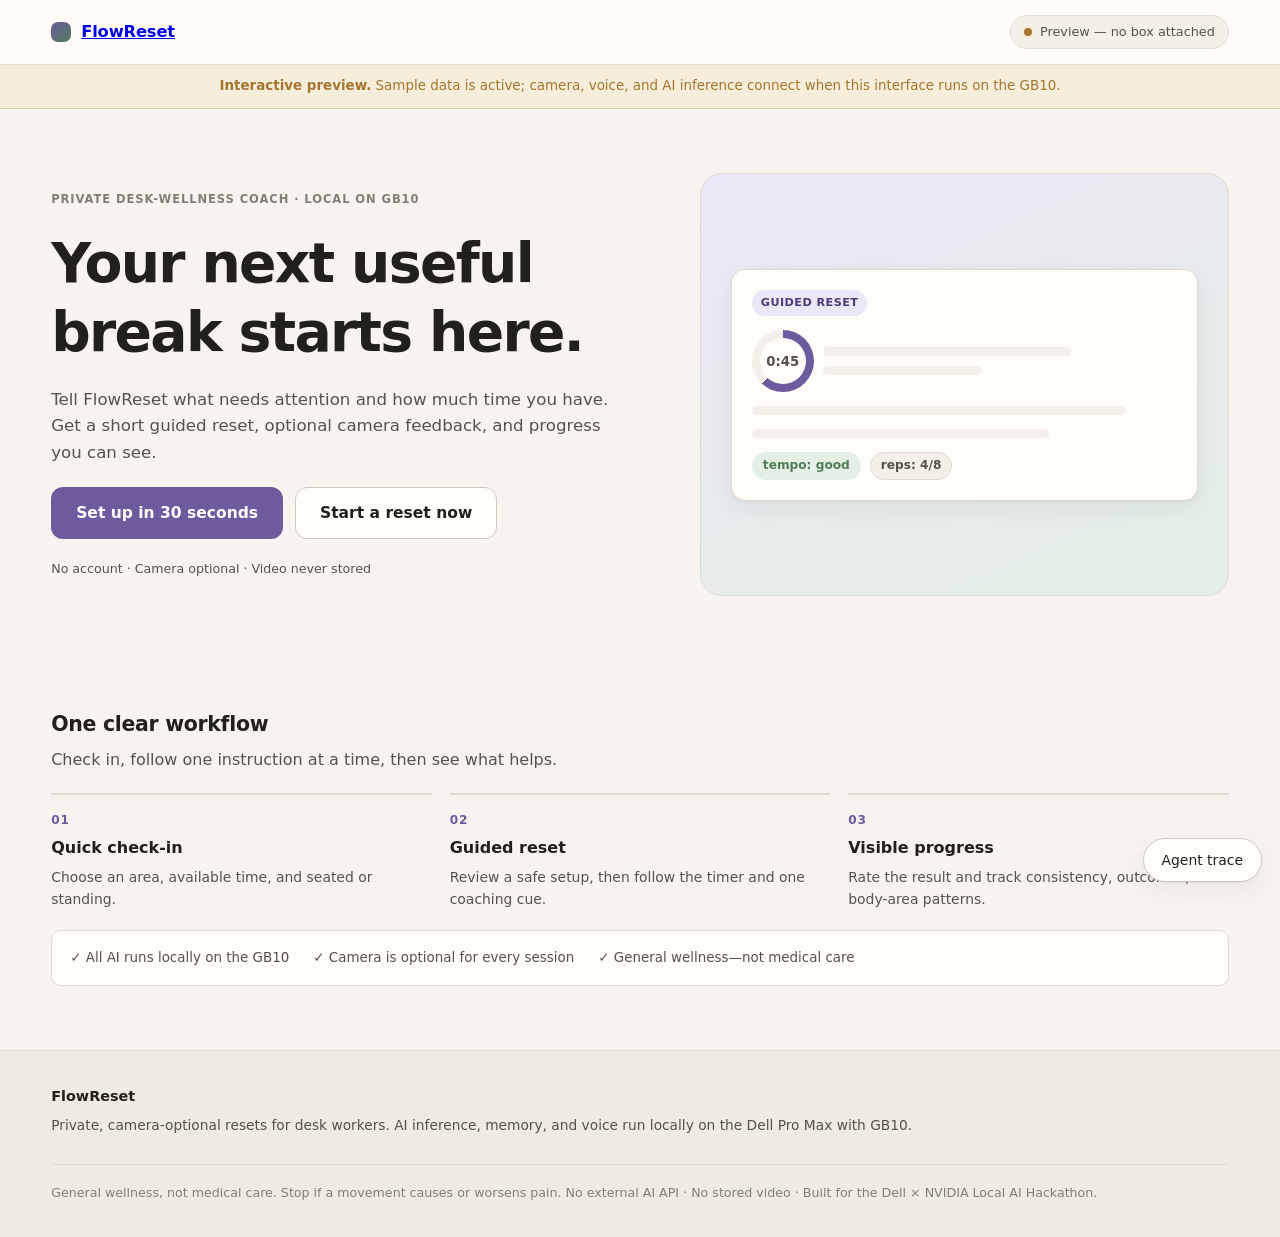
==== commit 50442f45: "feat: simplify FlowReset around the core user journey" ====
--- a/ui/index.html
+++ b/ui/index.html
@@ -24,9 +24,14 @@
 
           <nav class="nav" id="nav" aria-label="Main"></nav>
 
-          <div class="status" id="localBadge" title="Where inference runs">
-            <span class="dot" data-state="pending"></span>
-            <span class="status-text">Checking local AI…</span>
+          <div class="topbar-actions">
+            <button class="settings-shortcut" id="settingsShortcut" type="button" aria-label="Open settings">
+              Settings
+            </button>
+            <div class="status" id="localBadge" title="Where inference runs">
+              <span class="dot" data-state="pending"></span>
+              <span class="status-text">Checking local AI…</span>
+            </div>
           </div>
         </div>
       </header>
@@ -37,23 +42,12 @@
         <div class="inner">
           <div>
             <strong>FlowReset</strong>
-            A private wellbeing agent for desk workers. Runs entirely on the
-            Dell Pro Max with GB10 — no external AI API, no video leaving the machine.
-          </div>
-          <div>
-            <strong>Where the AI runs</strong>
-            Language and vision models, agent reasoning, memory, and voice all
-            execute locally. The browser captures and displays only.
-          </div>
-          <div>
-            <strong>Not medical care</strong>
-            FlowReset offers movement breaks and form awareness. It does not
-            diagnose or treat anything.
+            Private, camera-optional resets for desk workers. AI inference, memory,
+            and voice run locally on the Dell Pro Max with GB10.
           </div>
           <p class="legal">
-            For pain that is severe, persistent, or worsening — or numbness, weakness,
-            or changes in vision — please talk to a qualified healthcare professional.
-            Built for the Dell × NVIDIA Local AI Hackathon.
+            General wellness, not medical care. Stop if a movement causes or worsens pain.
+            No external AI API · No stored video · Built for the Dell × NVIDIA Local AI Hackathon.
           </p>
         </div>
       </footer>
--- a/ui/styles.css
+++ b/ui/styles.css
@@ -119,8 +119,17 @@
 .nav button[aria-current="page"] { background: var(--accent-soft); color: var(--accent-ink); font-weight: 570; }
 .nav button:disabled { opacity: 0.42; cursor: not-allowed; background: transparent; }
 
+.topbar-actions { margin-left: auto; display: flex; align-items: center; gap: 10px; }
+.settings-shortcut {
+  border: 0; background: transparent; color: var(--ink-2);
+  padding: 7px 12px; border-radius: 999px; font-size: 0.86rem;
+}
+.settings-shortcut:hover,
+.settings-shortcut[aria-current="page"] { background: var(--surface-2); color: var(--ink); }
+.settings-shortcut:disabled { opacity: 0.42; cursor: not-allowed; }
+
 .status {
-  margin-left: auto; display: flex; align-items: center; gap: 8px;
+  display: flex; align-items: center; gap: 8px;
   font-size: 0.8rem; color: var(--ink-2);
   background: var(--surface-2); border: 1px solid var(--line);
   padding: 6px 13px; border-radius: 999px; white-space: nowrap;
@@ -289,6 +298,13 @@
 .steps-flow .step::before {
   counter-increment: s; content: "0" counter(s);
   font-size: 0.76rem; font-weight: 660; letter-spacing: 0.06em; color: var(--accent);
+}
+
+.welcome-trust {
+  display: flex; gap: 12px 24px; flex-wrap: wrap;
+  padding: 16px 18px; color: var(--ink-2);
+  background: var(--surface); border: 1px solid var(--line); border-radius: var(--radius-sm);
+  font-size: 0.84rem;
 }
 
 .cta-band { display: flex; gap: 24px; align-items: center; justify-content: space-between; flex-wrap: wrap; }
@@ -425,6 +441,26 @@
 }
 .check-grid i { color: var(--green); font-style: normal; font-weight: 700; }
 @media (max-width: 680px) { .check-grid { grid-template-columns: 1fr; } }
+
+.session-guide {
+  display: grid; gap: 16px; padding: 20px;
+  border: 1px solid var(--line); background: var(--surface-2);
+  border-radius: var(--radius-sm);
+}
+.ready-list {
+  list-style: none; padding: 0; margin: 0;
+  display: grid; grid-template-columns: repeat(3, minmax(0, 1fr)); gap: 10px;
+}
+.ready-list li {
+  display: grid; gap: 4px; padding: 13px;
+  background: var(--surface); border: 1px solid var(--line); border-radius: 9px;
+}
+.ready-list li::before { content: "✓"; color: var(--green); font-weight: 700; }
+.ready-list span { color: var(--ink-2); font-size: 0.8rem; }
+.camera-details { border-top: 1px solid var(--line); padding-top: 11px; }
+.camera-details summary { cursor: pointer; font-size: 0.86rem; font-weight: 570; }
+.camera-details p { margin-top: 8px; }
+@media (max-width: 760px) { .ready-list { grid-template-columns: 1fr; } }
 
 /* guided session */
 
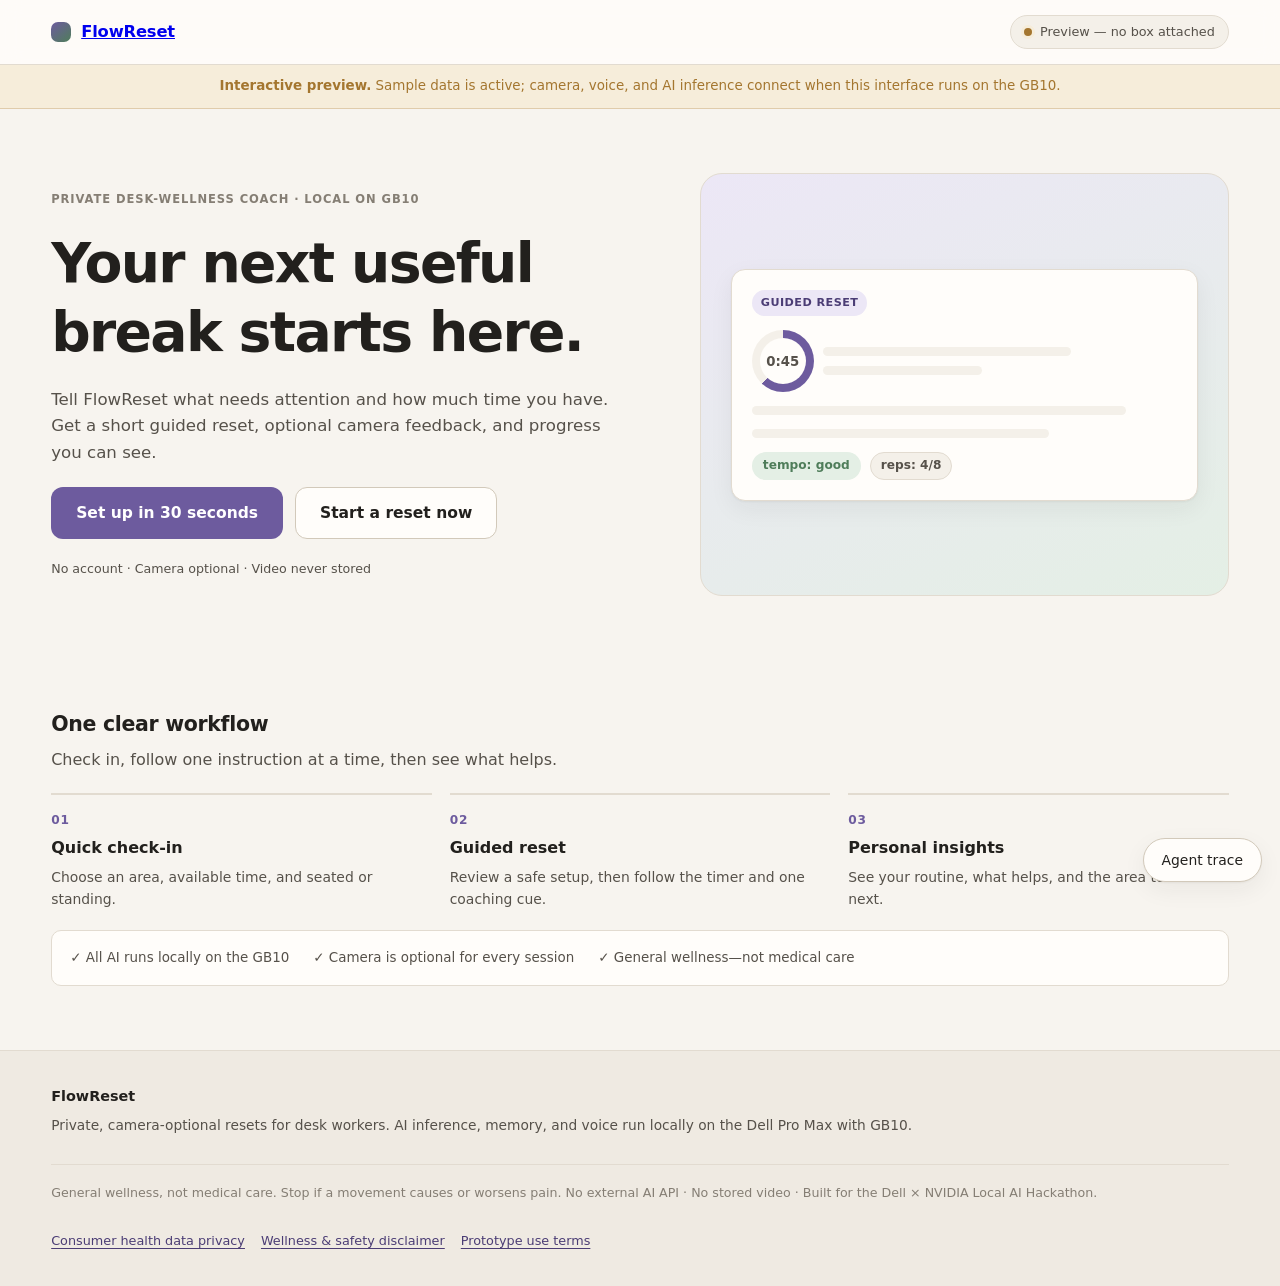
==== commit 2450d0a2: "feat: add wellness privacy consent and safety controls" ====
--- a/ui/index.html
+++ b/ui/index.html
@@ -49,6 +49,11 @@
             General wellness, not medical care. Stop if a movement causes or worsens pain.
             No external AI API · No stored video · Built for the Dell × NVIDIA Local AI Hackathon.
           </p>
+          <div class="footer-links" aria-label="Privacy and safety information">
+            <button type="button" id="privacyShortcut">Consumer health data privacy</button>
+            <button type="button" id="safetyShortcut">Wellness &amp; safety disclaimer</button>
+            <button type="button" id="termsShortcut">Prototype use terms</button>
+          </div>
         </div>
       </footer>
 
--- a/ui/styles.css
+++ b/ui/styles.css
@@ -178,6 +178,11 @@
 .site-footer strong { color: var(--ink); display: block; margin-bottom: 6px; font-size: 0.9rem; }
 .site-footer .legal { flex-basis: 100%; border-top: 1px solid var(--line); padding-top: 18px;
                       color: var(--ink-3); font-size: 0.79rem; }
+.footer-links { flex-basis: 100%; display: flex; gap: 16px; flex-wrap: wrap; }
+.footer-links button {
+  border: 0; padding: 0; background: transparent; color: var(--accent-ink);
+  text-decoration: underline; text-underline-offset: 3px; font-size: 0.8rem;
+}
 
 /* ─────────────────────────── primitives ─────────────────────────── */
 
@@ -460,6 +465,11 @@
 .camera-details { border-top: 1px solid var(--line); padding-top: 11px; }
 .camera-details summary { cursor: pointer; font-size: 0.86rem; font-weight: 570; }
 .camera-details p { margin-top: 8px; }
+.camera-consent {
+  padding: 12px 14px; border-radius: 9px; border: 1px solid var(--line);
+  background: var(--surface); color: var(--ink-2);
+}
+.camera-consent strong { color: var(--ink); }
 @media (max-width: 760px) { .ready-list { grid-template-columns: 1fr; } }
 
 /* guided session */
@@ -478,6 +488,18 @@
 }
 .move-name { font-size: 1.22rem; font-weight: 580; }
 .move-cue { color: var(--ink-2); max-width: 40ch; }
+
+.ask-row { display: flex; flex-wrap: wrap; gap: 8px; align-items: center; }
+.chip-btn {
+  background: var(--surface-2, transparent); color: var(--ink-2);
+  border: 1px solid var(--line, #363242); border-radius: 999px;
+  padding: 6px 14px; font-size: 13px; cursor: pointer;
+}
+.chip-btn:hover { border-color: var(--accent); color: var(--ink); }
+.move-muscles {
+  color: var(--ink-3, var(--ink-2)); font-size: 13px; letter-spacing: .02em;
+  margin-top: 6px; text-transform: lowercase;
+}
 
 .cue-banner {
   background: var(--accent-soft); color: var(--accent-ink);
@@ -567,6 +589,47 @@
 .stat .num { font-size: 1.85rem; font-weight: 300; letter-spacing: -0.03em; font-variant-numeric: tabular-nums; }
 .stat .lbl { color: var(--ink-2); font-size: 0.85rem; }
 
+.insight-hero {
+  display: flex; align-items: center; justify-content: space-between; gap: 24px;
+  background: linear-gradient(135deg, var(--accent-soft), var(--surface) 68%);
+  border-color: color-mix(in srgb, var(--accent) 26%, var(--line));
+}
+.insight-hero > :first-child { max-width: 68ch; }
+.insight-action { align-items: flex-end; flex: none; }
+.insight-grid {
+  display: grid; grid-template-columns: repeat(3, minmax(0, 1fr));
+  gap: 18px; align-items: stretch;
+}
+.insight-card { min-width: 0; box-shadow: none; }
+.insight-card-head { display: flex; justify-content: space-between; align-items: flex-start; gap: 16px; }
+.insight-number { display: grid; justify-items: end; flex: none; }
+.insight-number strong {
+  font-size: 2rem; line-height: 1; font-weight: 330;
+  letter-spacing: -0.04em; font-variant-numeric: tabular-nums;
+}
+.insight-number span { color: var(--ink-3); font-size: 0.72rem; white-space: nowrap; }
+.insight-takeaway {
+  margin-top: auto; padding-top: 14px; border-top: 1px solid var(--line);
+  color: var(--ink-2); font-size: 0.84rem;
+}
+.insight-takeaway strong { color: var(--ink); }
+.history-card { padding-block: 0; }
+.history-card summary {
+  list-style: none; cursor: pointer; padding-block: 20px;
+  display: flex; align-items: center; justify-content: space-between; gap: 16px;
+}
+.history-card summary::-webkit-details-marker { display: none; }
+.history-card summary > span:first-child { display: grid; gap: 2px; }
+.history-card summary small { color: var(--ink-2); font-size: 0.8rem; font-weight: 400; }
+.history-card[open] summary { border-bottom: 1px solid var(--line); }
+.history-card .table-scroll { padding-block: 12px 20px; }
+@media (max-width: 1080px) { .insight-grid { grid-template-columns: 1fr 1fr; } }
+@media (max-width: 760px) {
+  .insight-hero { align-items: stretch; flex-direction: column; }
+  .insight-action { align-items: stretch; }
+  .insight-grid { grid-template-columns: 1fr; }
+}
+
 .bars { display: flex; align-items: flex-end; gap: 9px; height: 132px; padding-top: 8px; }
 .bars .col { flex: 1; display: flex; flex-direction: column; align-items: center; gap: 7px; height: 100%; justify-content: flex-end; }
 .bars .bar { width: 100%; max-width: 40px; background: var(--accent); border-radius: 6px 6px 3px 3px; min-height: 3px; transition: height 0.4s ease; }
@@ -595,6 +658,27 @@
   border: 1px dashed var(--line-strong); border-radius: var(--radius-sm);
   padding: 16px 18px; color: var(--ink-2); background: var(--surface-2);
 }
+
+.trust-page { max-width: 1120px; margin-inline: auto; }
+.consent-grid { display: grid; grid-template-columns: repeat(2, minmax(0, 1fr)); gap: 12px; }
+.consent-grid > div {
+  display: grid; gap: 4px; padding: 14px; border: 1px solid var(--line);
+  border-radius: var(--radius-sm); background: var(--surface-2);
+}
+.consent-grid span { color: var(--ink-2); font-size: 0.84rem; }
+.consent-check {
+  display: flex; align-items: flex-start; gap: 12px; padding: 15px;
+  border: 1px solid var(--line-strong); border-radius: var(--radius-sm);
+  background: var(--surface);
+}
+.consent-check input { width: 20px; height: 20px; margin-top: 2px; accent-color: var(--accent); }
+.consent-check span { display: grid; gap: 3px; }
+.consent-check small { color: var(--ink-2); }
+.policy-list { margin: 0; padding-left: 20px; color: var(--ink-2); font-size: 0.88rem; }
+.policy-list li + li { margin-top: 8px; }
+.data-map td:first-child { font-weight: 560; color: var(--ink); }
+.safety-stop { border-color: color-mix(in srgb, var(--rose) 36%, var(--line)); }
+@media (max-width: 720px) { .consent-grid { grid-template-columns: 1fr; } }
 
 /* trace */
 
